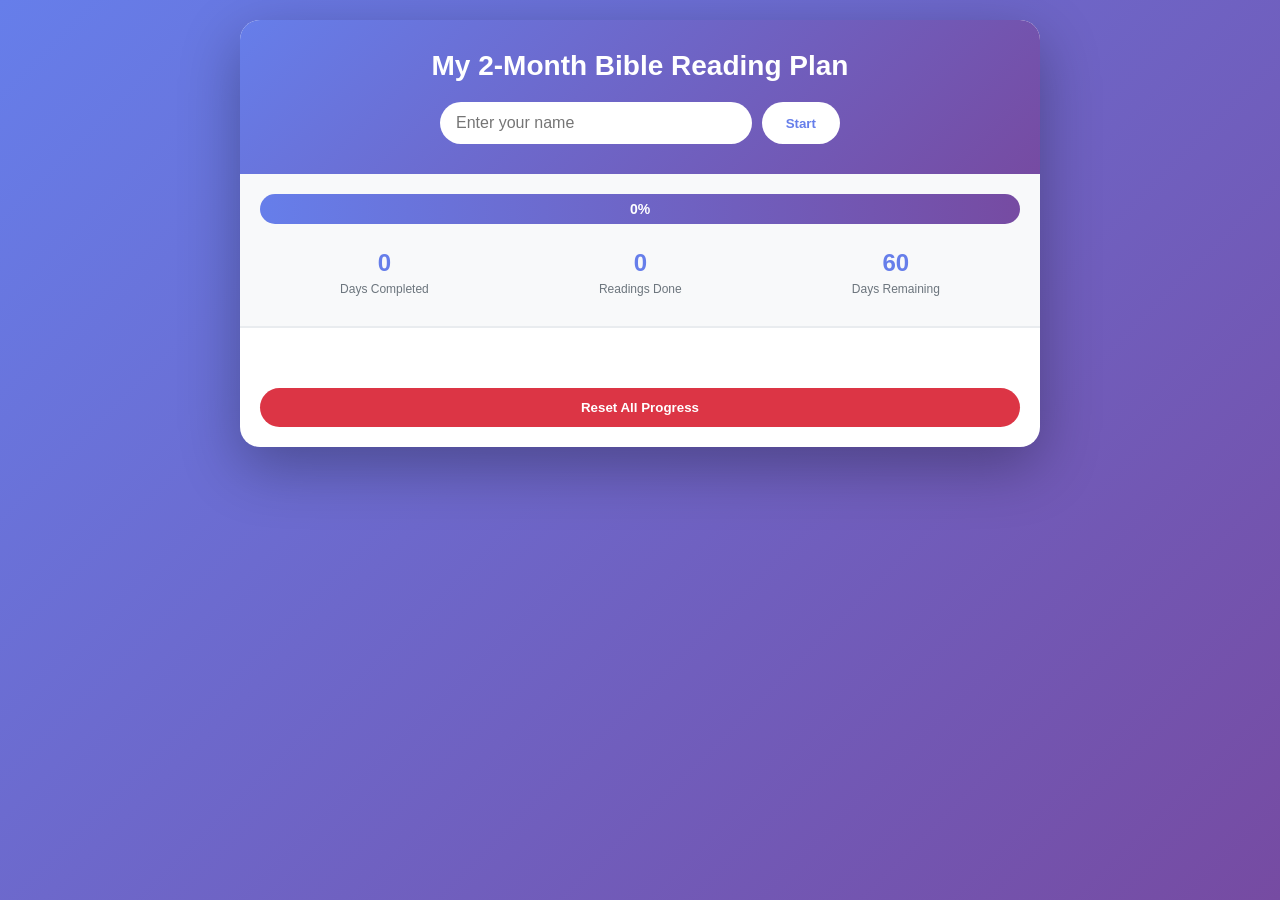
==== index.html @ f9822913 "index file" ====
<!DOCTYPE html>
<html lang="en">

<head>
    <meta charset="UTF-8">
    <meta name="viewport" content="width=device-width, initial-scale=1.0">
    <title>2‑Month Bible Reading Tracker</title>
    <link rel="stylesheet" href="bible_tracker.css">
</head>

<body>
    <div class="container">
        <div class="header">
            <h1>My 2‑Month Bible Reading Plan</h1>
            <div class="name-input" id="nameSection">
                <input type="text" id="nameInput" placeholder="Enter your name">
                <button onclick="savename()">Start</button>
            </div>
            <div class="welcome" id="welcomeText" style="display:none;"></div>
        </div>

        <div class="progress-section">
            <div class="progress-bar-container">
                <div class="progress-bar" id="progressBar">0%</div>
            </div>
            <div class="stats">
                <div class="stat">
                    <div class="stat-number" id="completedDays">0</div>
                    <div class="stat-label">Days Completed</div>
                </div>
                <div class="stat">
                    <div class="stat-number" id="totalReadings">0</div>
                    <div class="stat-label">Readings Done</div>
                </div>
                <div class="stat">
                    <div class="stat-number" id="remainingDays">60</div>
                    <div class="stat-label">Days Remaining</div>
                </div>
            </div>
        </div>

        <div class="content" id="content"></div>

        <button class="reset-button" onclick="resetprogress()">Reset All Progress</button>
    </div>

    <script>
        const readingplan = [
            {
                section: "Days 1–5", days: [
                    { day: 1, readings: ["Genesis 1–8", "Psalms 1–4", "Matthew 1–3"] },
                    { day: 2, readings: ["Genesis 9–16", "Psalms 5–8", "Matthew 4–6"] },
                    { day: 3, readings: ["Genesis 17–24", "Psalms 9–12", "Matthew 7–9"] },
                    { day: 4, readings: ["Genesis 25–32", "Psalms 13–16", "Matthew 10–12"] },
                    { day: 5, readings: ["Genesis 33–40", "Psalms 17–20", "Matthew 13–15"] }
                ]
            },
            {
                section: "Days 6–10", days: [
                    { day: 6, readings: ["Genesis 41–50", "Psalms 21–24", "Matthew 16–18"] },
                    { day: 7, readings: ["Exodus 1–10", "Psalms 25–28", "Matthew 19–21"] },
                    { day: 8, readings: ["Exodus 11–20", "Psalms 29–32", "Matthew 22–24"] },
                    { day: 9, readings: ["Exodus 21–30", "Psalms 33–36", "Matthew 25–28"] },
                    { day: 10, readings: ["Exodus 31–40", "Psalms 37–40", "Mark 1–4"] }
                ]
            },
            {
                section: "Days 11–15", days: [
                    { day: 11, readings: ["Leviticus 1–10", "Psalms 41–44", "Mark 5–7"] },
                    { day: 12, readings: ["Leviticus 11–20", "Psalms 45–48", "Mark 8–10"] },
                    { day: 13, readings: ["Leviticus 21–27", "Psalms 49–52", "Mark 11–13"] },
                    { day: 14, readings: ["Numbers 1–10", "Psalms 53–56", "Mark 14–16"] },
                    { day: 15, readings: ["Numbers 11–20", "Psalms 57–60", "Luke 1–3"] }
                ]
            },
            {
                section: "Days 16–20", days: [
                    { day: 16, readings: ["Numbers 21–30", "Psalms 61–64", "Luke 4–6"] },
                    { day: 17, readings: ["Numbers 31–36 + Deut 1–4", "Psalms 65–68", "Luke 7–9"] },
                    { day: 18, readings: ["Deuteronomy 5–14", "Psalms 69–72", "Luke 10–12"] },
                    { day: 19, readings: ["Deuteronomy 15–24", "Psalms 73–76", "Luke 13–15"] },
                    { day: 20, readings: ["Deuteronomy 25–34", "Psalms 77–80", "Luke 16–18"] }
                ]
            },
            {
                section: "Days 21–25", days: [
                    { day: 21, readings: ["Joshua 1–10", "Psalms 81–84", "Luke 19–21"] },
                    { day: 22, readings: ["Joshua 11–24", "Psalms 85–88", "Luke 22–24"] },
                    { day: 23, readings: ["Judges 1–10", "Psalms 89–92", "John 1–3"] },
                    { day: 24, readings: ["Judges 11–21 + Ruth", "Psalms 93–96", "John 4–6"] },
                    { day: 25, readings: ["1 Samuel 1–10", "Psalms 97–100", "John 7–9"] }
                ]
            },
            {
                section: "Days 26–30", days: [
                    { day: 26, readings: ["1 Samuel 11–20", "Psalms 101–104", "John 10–12"] },
                    { day: 27, readings: ["1 Samuel 21–31 + 2 Sam 1–4", "Psalms 105–108", "John 13–15"] },
                    { day: 28, readings: ["2 Samuel 5–18", "Psalms 109–112", "John 16–18"] },
                    { day: 29, readings: ["2 Samuel 19–24 + 1 Kings 1–2", "Psalms 113–116", "John 19–21"] },
                    { day: 30, readings: ["1 Kings 3–14", "Psalms 117–119", "Acts 1–3"] }
                ]
            },
            {
                section: "Days 31–35", days: [
                    { day: 31, readings: ["1 Kings 15–22", "Psalms 120–123", "Acts 4–6"] },
                    { day: 32, readings: ["2 Kings 1–12", "Psalms 124–127", "Acts 7–9"] },
                    { day: 33, readings: ["2 Kings 13–25", "Psalms 128–131", "Acts 10–12"] },
                    { day: 34, readings: ["1 Chronicles 1–12", "Psalms 132–135", "Acts 13–15"] },
                    { day: 35, readings: ["1 Chronicles 13–29", "Psalms 136–139", "Acts 16–18"] }
                ]
            },
            {
                section: "Days 36–40", days: [
                    { day: 36, readings: ["2 Chronicles 1–12", "Psalms 140–143", "Acts 19–21"] },
                    { day: 37, readings: ["2 Chronicles 13–28", "Psalms 144–147", "Acts 22–24"] },
                    { day: 38, readings: ["2 Chronicles 29–36 + Ezra 1–2", "Psalms 148–150", "Acts 25–28"] },
                    { day: 39, readings: ["Ezra 3–10 + Nehemiah 1–4", "Proverbs 1–4", "Romans 1–3"] },
                    { day: 40, readings: ["Nehemiah 5–13 + Esther", "Proverbs 5–8", "Romans 4–6"] }
                ]
            },
            {
                section: "Days 41–45", days: [
                    { day: 41, readings: ["Job 1–14", "Proverbs 9–12", "Romans 7–9"] },
                    { day: 42, readings: ["Job 15–28", "Proverbs 13–16", "Romans 10–12"] },
                    { day: 43, readings: ["Job 29–42", "Proverbs 17–20", "Romans 13–16"] },
                    { day: 44, readings: ["Isaiah 1–20", "Proverbs 21–24", "1 Corinthians 1–4"] },
                    { day: 45, readings: ["Isaiah 21–40", "Proverbs 25–28", "1 Corinthians 5–8"] }
                ]
            },
            {
                section: "Days 46–50", days: [
                    { day: 46, readings: ["Isaiah 41–66", "Proverbs 29–31", "1 Corinthians 9–12"] },
                    { day: 47, readings: ["Jeremiah 1–20", "Ecclesiastes 1–4", "1 Corinthians 13–16"] },
                    { day: 48, readings: ["Jeremiah 21–40", "Ecclesiastes 5–8", "2 Corinthians 1–5"] },
                    { day: 49, readings: ["Jeremiah 41–52 + Lamentations", "Ecclesiastes 9–12", "2 Corinthians 6–10"] },
                    { day: 50, readings: ["Ezekiel 1–20", "Song of Solomon", "2 Corinthians 11–13"] }
                ]
            },
            {
                section: "Days 51–55", days: [
                    { day: 51, readings: ["Ezekiel 21–40", "Daniel 1–3", "Galatians"] },
                    { day: 52, readings: ["Ezekiel 41–48 + Daniel 4–6", "Daniel 7–9", "Ephesians"] },
                    { day: 53, readings: ["Daniel 10–12 + Hosea", "Joel + Amos", "Philippians"] },
                    { day: 54, readings: ["Obadiah + Jonah + Micah", "Nahum + Habakkuk", "Colossians"] },
                    { day: 55, readings: ["Zephaniah + Haggai + Zechariah", "Malachi", "1 & 2 Thessalonians"] }
                ]
            },
            {
                section: "Days 56–60", days: [
                    { day: 56, readings: ["1 Timothy + 2 Timothy", "Titus + Philemon", "Hebrews 1–7"] },
                    { day: 57, readings: ["Hebrews 8–13", "James", "1 Peter"] },
                    { day: 58, readings: ["2 Peter", "1–3 John", "Jude"] },
                    { day: 59, readings: ["Revelation 1–11", "", ""] },
                    { day: 60, readings: ["Revelation 12–22", "", ""] }
                ]
            }
        ];

        let progress = {};

        function loadprogress() {
            const saved = localstorage.getitem('twoMonthProgress');
            if (saved) progress = JSON.parse(saved);
            const name = localstorage.getitem('userName');
            if (name) {
                document.getelementbyid('nameSection').style.display = 'none';
                const w = document.getelementbyid('welcomeText');
                w.style.display = 'block';
                w.textcontent = `Welcome back, ${name}!`;
            }
        }

        function savename() {
            const name = document.getelementbyid('nameInput').value.trim();
            if (name) {
                localStorage.setitem('userName', name);
                document.getelementbyid('nameSection').style.display = 'none';
                const w = document.getelementbyid('welcomeText');
                w.style.display = 'block';
                w.textContent = `Welcome, ${name}!`;
            }
        }

        function togglesection(idx) {
            document.getelementbyid('sec' + idx).classList.toggle('active');
        }

        function updateday(id) {
            progress[id] = !progress[id];
            localstorage.setitem('twoMonthProgress', JSON.stringify(progress));
            updatestats();
        }

        function updatestats() {
            const done = Object.values(progress).filter(v => v).length;
            const percent = Math.round(done / 60 * 100);
            document.getelementbyid('completedDays').textcontentt = done;
            document.getelementbyid('totalReadings').textcontent = done * 3;
            document.getelementbyid('remainingDays').textcontent = 60 - done;
            const bar = document.getelementbyid('progressBar');
            bar.style.width = percent + '%';
            bar.textcontent = percent + '%';
        }

        function renderPlan() {
            const box = document.getelementbyid('content');
            box.innerHTML = '';
            readingplan.foreach((sec, i) => {
                const wrapper = document.createelement('div');
                wrapper.classname = 'week-section';
                const header = document.createelement('div');
                header.classname = 'week-header';
                header.onclick = () => togglesection(i);
                header.innerHTML = `<span>${sec.section}</span><span>▼</span>`;
                const body = document.createelement('div');
                body.classname = 'week-content'; body.id = 'sec' + i;
                sec.days.foreach(d => {
                    const id = 'day' + d.day;
                    const checked = progress[id] ? 'checked' : '';
                    const row = document.createelement('div');
                    row.classname = 'day-item';
                    row.innerHTML = `
          <div class="checkbox-container">
            <input type="checkbox" ${checked} onchange="updateDay('${id}')">
          </div>
          <div class="day-info">
            <div class="day-date">Day ${d.day}</div>
            <div class="reading"><span class="reading-label">Morning:</span> ${d.readings[0]}</div>
            <div class="reading"><span class="reading-label">Afternoon:</span> ${d.readings[1]}</div>
            <div class="reading"><span class="reading-label">Night:</span> ${d.readings[2]}</div>
          </div>`;
                    body.appendchild(row);
                });
                wrapper.appendchild(header);
                wrapper.appendchild(body);
                box.appendchild(wrapper);
            });
        }

        function resetprogress() {
            if (confirm('Reset all progress?')) {
                progress = {};
                localstorage.removeitem('twoMonthProgress');
                localstorage.removeitem('userName');
                location.reload();
            }
        }

        loadprogress(); renderplan(); updatestats();
    </script>
</body>

</html>
---- bible_tracker.css ----
* {
    margin: 0;
    padding: 0;
    box-sizing: border-box;
}

:root {
    --pri-color: linear-gradient(135deg, #667eea 0%, #764ba2 100%);
    --sec-color: #495057;
}

body {
    font-family: 'Segoe UI', Tahoma, Geneva, Verdana, sans-serif;
    background: var(--pri-color);
    min-height: 100vh;
    padding: 20px;
}

.container {
    max-width: 800px;
    background: white;
    border-radius: 20px;
    box-shadow: 0 20px 60px rgba(0, 0, 0, 0.3);
    overflow: hidden;
}

.container,
.name-input {
    margin: 0 auto;
}

.header {
    background: var(--pri-color);
    color: white;
    padding: 30px 20px;
    text-align: center;
}

.header h1 {
    font-size: 28px;
    margin-bottom: 20px;
    font-weight: 600;
}

.name-input {
    display: flex;
    gap: 10px;
    max-width: 400px;
}

.name-input input {
    flex: 1;
    padding: 12px 16px;
    font-size: 16px;
    outline: none;
}

.name-input input,
.name-input button {
    border: none;
    border-radius: 25px;
}

.name-input button {
    padding: 12px 24px;
    background: white;
    color: #667eea;
    font-weight: 600;
    cursor: pointer;
    transition: transform 0.2s;
}

.name-input button:hover {
    transform: scale(1.05);
}

.welcome {
    margin-top: 15px;
    font-size: 18px;
    font-weight: 500;
}

.progress-section {
    padding: 20px;
    background: #f8f9fa;
    border-bottom: 2px solid #e9ecef;
}

.progress-bar-container {
    background: #e9ecef;
    border-radius: 20px;
    height: 30px;
    overflow: hidden;
    position: relative;
}

.progress-bar {
    height: 100%;
    background: linear-gradient(90deg, #667eea 0%, #764ba2 100%);
    transition: width 0.3s ease;
    display: flex;
    align-items: center;
    justify-content: center;
    color: white;
    font-weight: 600;
    font-size: 14px;
}

.stats {
    display: flex;
    justify-content: space-around;
    margin-top: 15px;
    flex-wrap: wrap;
    gap: 10px;
}

.stat {
    text-align: center;
    padding: 10px;
}

.stat-number {
    font-size: 24px;
    font-weight: bold;
    color: #667eea;
}

.stat-label {
    font-size: 12px;
    color: #6c757d;
    margin-top: 5px;
}

.content {
    padding: 20px;
    max-height: 60vh;
    overflow-y: auto;
}

.week-section {
    margin-bottom: 25px;
    border: 2px solid #e9ecef;
    border-radius: 12px;
    overflow: hidden;
}

.week-header {
    background: var(--pri-color);
    color: white;
    padding: 15px;
    font-weight: 600;
    cursor: pointer;
    display: flex;
    justify-content: space-between;
    align-items: center;
}

.week-header:hover {
    opacity: 0.9;
}

.week-content {
    display: none;
}

.week-content.active {
    display: block;
}

.day-item {
    padding: 15px;
    border-bottom: 1px solid #e9ecef;
    display: flex;
    align-items: center;
    gap: 15px;
}

.day-item:last-child {
    border-bottom: none;
}

.checkbox-container {
    display: flex;
    gap: 10px;
}

input[type="checkbox"] {
    width: 24px;
    height: 24px;
    cursor: pointer;
    accent-color: #667eea;
}

.day-info {
    flex: 1;
}

.day-date {
    font-weight: 600;
    color: var(--sec-color);
    margin-bottom: 5px;
}

.reading {
    font-size: 14px;
    color: #6c757d;
}

.reading-label {
    font-weight: 600;
    color: var(--sec-color);
    display: inline-block;
    min-width: 70px;
}

.reset-button {
    margin: 20px;
    padding: 12px 24px;
    background: #dc3545;
    color: white;
    border: none;
    border-radius: 25px;
    font-weight: 600;
    cursor: pointer;
    width: calc(100% - 40px);
}

.reset-button:hover {
    background: #c82333;
}

@media (max-width: 600px) {
    .header h1 {
        font-size: 24px;
    }

    .name-input {
        flex-direction: column;
    }

    .stats {
        font-size: 14px;
    }

    .stat-number {
        font-size: 20px;
    }
}
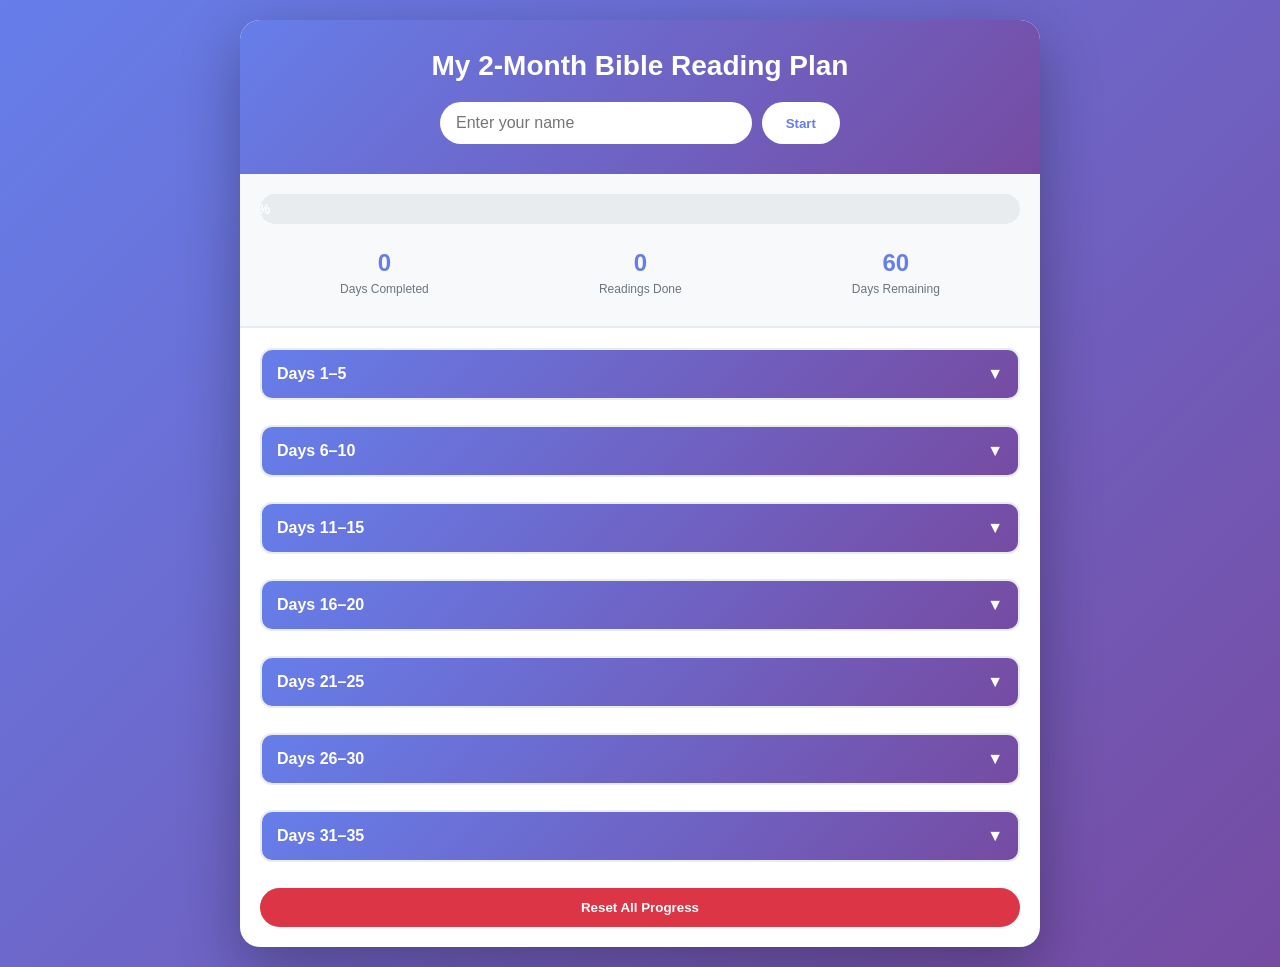
==== commit 2e28912a: "Fix HTML and JavaScript syntax errors" ====
--- a/index.html
+++ b/index.html
@@ -2,10 +2,10 @@
 <html lang="en">
 
 <head>
-    <meta charset="UTF-8">
-    <meta name="viewport" content="width=device-width, initial-scale=1.0">
+    <meta charset="UTF-8" />
+    <meta name="viewport" content="width=device-width, initial-scale=1.0" />
     <title>2‑Month Bible Reading Tracker</title>
-    <link rel="stylesheet" href="bible_tracker.css">
+    <link rel="stylesheet" href="bible_tracker.css" />
 </head>
 
 <body>
@@ -13,8 +13,8 @@
         <div class="header">
             <h1>My 2‑Month Bible Reading Plan</h1>
             <div class="name-input" id="nameSection">
-                <input type="text" id="nameInput" placeholder="Enter your name">
-                <button onclick="savename()">Start</button>
+                <input type="text" id="nameInput" placeholder="Enter your name" />
+                <button onclick="saveName()">Start</button>
             </div>
             <div class="welcome" id="welcomeText" style="display:none;"></div>
         </div>
@@ -41,11 +41,11 @@
 
         <div class="content" id="content"></div>
 
-        <button class="reset-button" onclick="resetprogress()">Reset All Progress</button>
+        <button class="reset-button" onclick="resetProgress()">Reset All Progress</button>
     </div>
 
     <script>
-        const readingplan = [
+        const readingPlan = [
             {
                 section: "Days 1–5", days: [
                     { day: 1, readings: ["Genesis 1–8", "Psalms 1–4", "Matthew 1–3"] },
@@ -158,96 +158,99 @@
 
         let progress = {};
 
-        function loadprogress() {
-            const saved = localstorage.getitem('twoMonthProgress');
+        function loadProgress() {
+            const saved = localStorage.getItem("twoMonthProgress");
             if (saved) progress = JSON.parse(saved);
-            const name = localstorage.getitem('userName');
+            const name = localStorage.getItem("userName");
             if (name) {
-                document.getelementbyid('nameSection').style.display = 'none';
-                const w = document.getelementbyid('welcomeText');
-                w.style.display = 'block';
-                w.textcontent = `Welcome back, ${name}!`;
-            }
-        }
-
-        function savename() {
-            const name = document.getelementbyid('nameInput').value.trim();
+                document.getElementById("nameSection").style.display = "none";
+                const w = document.getElementById("welcomeText");
+                w.style.display = "block";
+                w.textContent = `Welcome back, ${name}!`;
+            }
+        }
+
+        function saveName() {
+            const name = document.getElementById("nameInput").value.trim();
             if (name) {
-                localStorage.setitem('userName', name);
-                document.getelementbyid('nameSection').style.display = 'none';
-                const w = document.getelementbyid('welcomeText');
-                w.style.display = 'block';
+                localStorage.setItem("userName", name);
+                document.getElementById("nameSection").style.display = "none";
+                const w = document.getElementById("welcomeText");
+                w.style.display = "block";
                 w.textContent = `Welcome, ${name}!`;
             }
         }
 
-        function togglesection(idx) {
-            document.getelementbyid('sec' + idx).classList.toggle('active');
-        }
-
-        function updateday(id) {
+        function toggleSection(i) {
+            document.getElementById("sec" + i).classList.toggle("active");
+        }
+
+        function updateDay(id) {
             progress[id] = !progress[id];
-            localstorage.setitem('twoMonthProgress', JSON.stringify(progress));
-            updatestats();
-        }
-
-        function updatestats() {
+            localStorage.setItem("twoMonthProgress", JSON.stringify(progress));
+            updateStats();
+        }
+
+        function updateStats() {
             const done = Object.values(progress).filter(v => v).length;
-            const percent = Math.round(done / 60 * 100);
-            document.getelementbyid('completedDays').textcontentt = done;
-            document.getelementbyid('totalReadings').textcontent = done * 3;
-            document.getelementbyid('remainingDays').textcontent = 60 - done;
-            const bar = document.getelementbyid('progressBar');
-            bar.style.width = percent + '%';
-            bar.textcontent = percent + '%';
+            const percent = Math.round((done / 60) * 100);
+            document.getElementById("completedDays").textContent = done;
+            document.getElementById("totalReadings").textContent = done * 3;
+            document.getElementById("remainingDays").textContent = 60 - done;
+            const bar = document.getElementById("progressBar");
+            bar.style.width = percent + "%";
+            bar.textContent = percent + "%";
         }
 
         function renderPlan() {
-            const box = document.getelementbyid('content');
-            box.innerHTML = '';
-            readingplan.foreach((sec, i) => {
-                const wrapper = document.createelement('div');
-                wrapper.classname = 'week-section';
-                const header = document.createelement('div');
-                header.classname = 'week-header';
-                header.onclick = () => togglesection(i);
+            const container = document.getElementById("content");
+            container.innerHTML = "";
+            readingPlan.forEach((sec, i) => {
+                const wrap = document.createElement("div");
+                wrap.className = "week-section";
+                const header = document.createElement("div");
+                header.className = "week-header";
+                header.onclick = () => toggleSection(i);
                 header.innerHTML = `<span>${sec.section}</span><span>▼</span>`;
-                const body = document.createelement('div');
-                body.classname = 'week-content'; body.id = 'sec' + i;
-                sec.days.foreach(d => {
-                    const id = 'day' + d.day;
-                    const checked = progress[id] ? 'checked' : '';
-                    const row = document.createelement('div');
-                    row.classname = 'day-item';
+                const body = document.createElement("div");
+                body.className = "week-content";
+                body.id = "sec" + i;
+                sec.days.forEach(d => {
+                    const id = "day" + d.day;
+                    const checked = progress[id] ? "checked" : "";
+                    const row = document.createElement("div");
+                    row.className = "day-item";
                     row.innerHTML = `
-          <div class="checkbox-container">
-            <input type="checkbox" ${checked} onchange="updateDay('${id}')">
-          </div>
-          <div class="day-info">
-            <div class="day-date">Day ${d.day}</div>
-            <div class="reading"><span class="reading-label">Morning:</span> ${d.readings[0]}</div>
-            <div class="reading"><span class="reading-label">Afternoon:</span> ${d.readings[1]}</div>
-            <div class="reading"><span class="reading-label">Night:</span> ${d.readings[2]}</div>
-          </div>`;
-                    body.appendchild(row);
+            <div class="checkbox-container">
+              <input type="checkbox" ${checked} onchange="updateDay('${id}')">
+            </div>
+            <div class="day-info">
+              <div class="day-date">Day ${d.day}</div>
+              <div class="reading"><span class="reading-label">Morning:</span> ${d.readings[0]}</div>
+              <div class="reading"><span class="reading-label">Afternoon:</span> ${d.readings[1]}</div>
+              <div class="reading"><span class="reading-label">Night:</span> ${d.readings[2]}</div>
+            </div>`;
+                    body.appendChild(row);
                 });
-                wrapper.appendchild(header);
-                wrapper.appendchild(body);
-                box.appendchild(wrapper);
+                wrap.appendChild(header);
+                wrap.appendChild(body);
+                container.appendChild(wrap);
             });
         }
 
-        function resetprogress() {
-            if (confirm('Reset all progress?')) {
+        function resetProgress() {
+            if (confirm("Reset all progress?")) {
                 progress = {};
-                localstorage.removeitem('twoMonthProgress');
-                localstorage.removeitem('userName');
+                localStorage.removeItem("twoMonthProgress");
+                localStorage.removeItem("userName");
                 location.reload();
             }
         }
 
-        loadprogress(); renderplan(); updatestats();
+        loadProgress();
+        renderPlan();
+        updateStats();
     </script>
 </body>
 
-</html>+</html>
